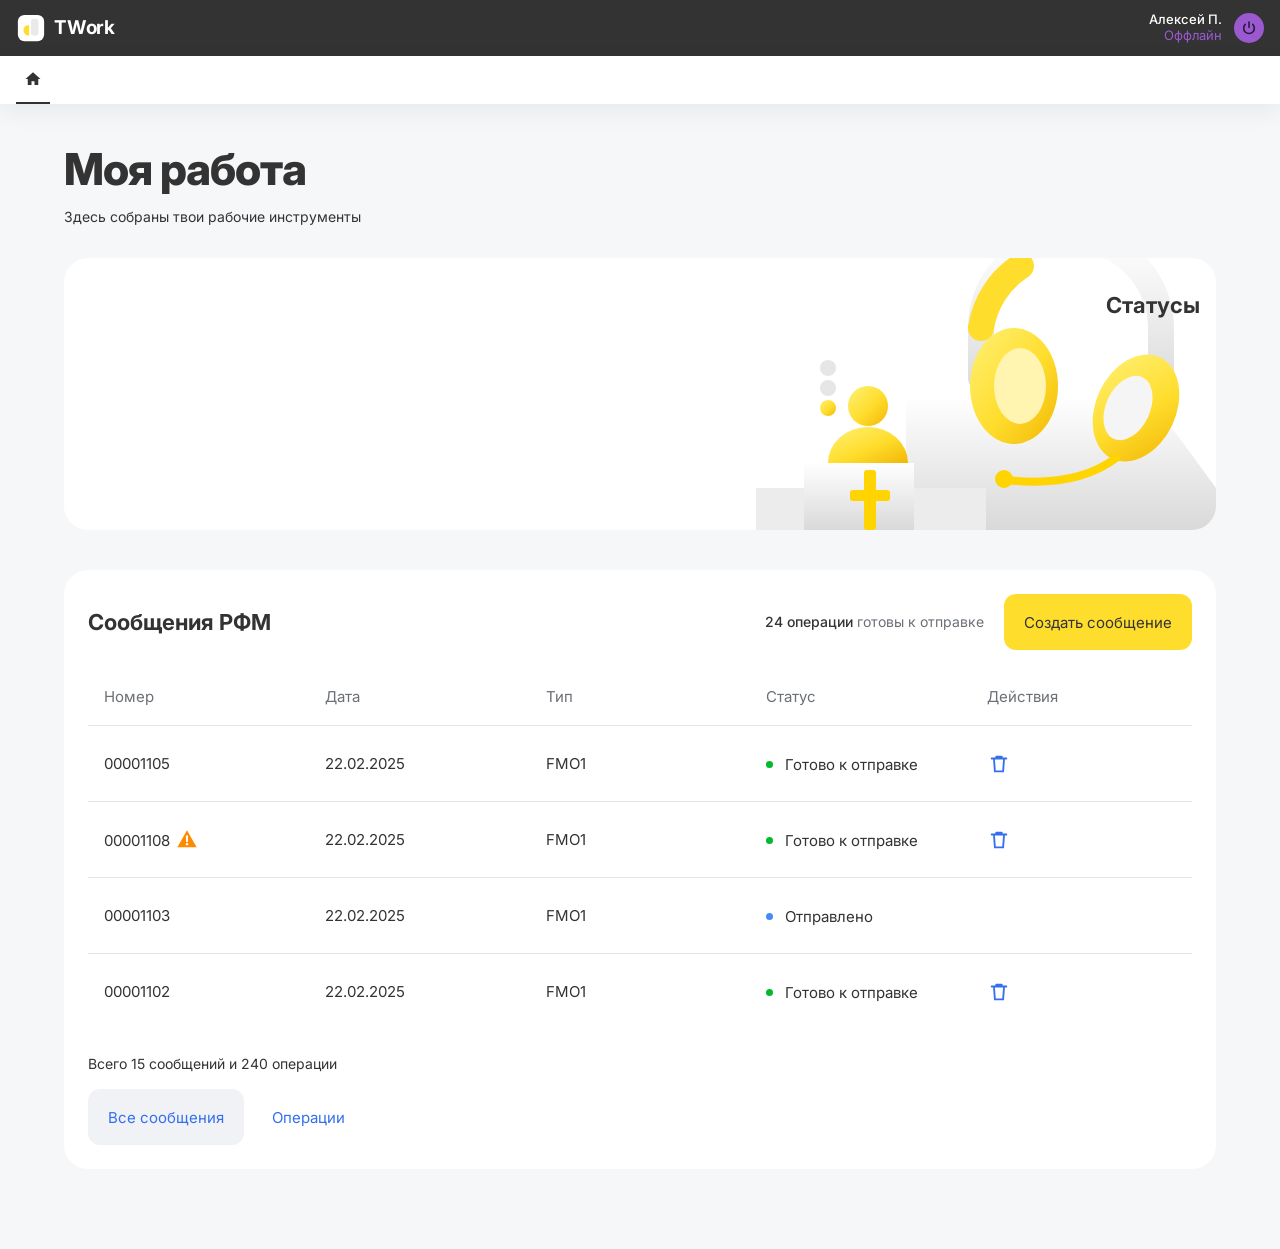
==== index.html @ 1cdc91c6 "Add «Моя работа» page layout Static HTML/CSS page from the mockup: top bar, sub-navigation, «Статусы" ====
<!doctype html>
<html lang="ru">
<head>
  <meta charset="utf-8">
  <meta name="viewport" content="width=device-width, initial-scale=1">
  <title>Моя работа — TWork</title>
  <link rel="preconnect" href="https://fonts.googleapis.com">
  <link rel="preconnect" href="https://fonts.gstatic.com" crossorigin>
  <link href="https://fonts.googleapis.com/css2?family=Inter:wght@400;500;600;700;800&display=swap" rel="stylesheet">
  <link rel="stylesheet" href="styles.css">
</head>
<body>
  <header class="topbar">
    <a class="brand" href="index.html" aria-label="TWork — на главную">
      <svg class="brand__logo" viewBox="0 0 32 32" aria-hidden="true">
        <rect x="2" y="2" width="28" height="28" rx="7" fill="#fff"/>
        <path d="M8 18c0-3 2-5 5-5h1v11c-3.5 0-6-2.5-6-6z" fill="#ffdd2d"/>
        <rect x="16" y="6" width="8" height="18" rx="3" fill="#e9e9e9"/>
      </svg>
      <span class="brand__name">TWork</span>
    </a>

    <div class="user">
      <div class="user__info">
        <div class="user__name">Алексей П.</div>
        <div class="user__status">Оффлайн</div>
      </div>
      <button class="user__power" type="button" aria-label="Сменить статус">
        <svg viewBox="0 0 24 24" aria-hidden="true">
          <path d="M12 3v8" />
          <path d="M6.4 6.6a8 8 0 1 0 11.2 0" />
        </svg>
      </button>
    </div>
  </header>

  <nav class="subnav" aria-label="Разделы">
    <a class="subnav__item is-active" href="index.html" aria-label="Главная" aria-current="page">
      <svg viewBox="0 0 24 24" aria-hidden="true"><path d="M12 3 2 12h3v8h5v-5h4v5h5v-8h3z"/></svg>
    </a>
  </nav>

  <main class="page">
    <h1 class="page__title">Моя работа</h1>
    <p class="page__subtitle">Здесь собраны твои рабочие инструменты</p>

    <section class="card banner" aria-labelledby="statuses-title">
      <h2 id="statuses-title" class="banner__title">Статусы</h2>
      <!-- SVG-заглушка. Чтобы поставить свою картинку, замените <svg> на <img src="assets/banner.png" alt=""> -->
      <div class="banner__art" aria-hidden="true">
        <svg viewBox="0 0 460 272" preserveAspectRatio="xMaxYMax meet">
          <defs>
            <linearGradient id="y" x1="0" y1="0" x2="1" y2="1">
              <stop offset="0" stop-color="#fff176"/>
              <stop offset=".55" stop-color="#ffdd2d"/>
              <stop offset="1" stop-color="#f2b705"/>
            </linearGradient>
            <linearGradient id="w" x1="0" y1="0" x2="0" y2="1">
              <stop offset="0" stop-color="#ffffff"/>
              <stop offset="1" stop-color="#d9d9d9"/>
            </linearGradient>
          </defs>
          <!-- подиумы -->
          <path d="M150 272V150q0-12 12-12h170q60 0 90 40l38 52v42z" fill="url(#w)"/>
          <rect x="0" y="230" width="230" height="42" fill="#ececec"/>
          <rect x="48" y="205" width="110" height="67" fill="url(#w)"/>
          <!-- колокольчик -->
          <path d="M72 205a40 36 0 0 1 80 0z" fill="url(#y)"/>
          <circle cx="112" cy="148" r="20" fill="url(#y)"/>
          <rect x="108" y="212" width="12" height="60" rx="3" fill="#ffd400"/>
          <rect x="94" y="232" width="40" height="11" rx="3" fill="#ffd400"/>
          <!-- шарики -->
          <circle cx="72" cy="110" r="8" fill="#e6e6e6"/>
          <circle cx="72" cy="130" r="8" fill="#e6e6e6"/>
          <circle cx="72" cy="150" r="8" fill="url(#y)"/>
          <!-- наушники -->
          <path d="M225 120V70a90 90 0 0 1 180 0v70" fill="none" stroke="url(#w)" stroke-width="26" stroke-linecap="round"/>
          <path d="M225 70a90 90 0 0 1 40-62" fill="none" stroke="#ffdd2d" stroke-width="26" stroke-linecap="round"/>
          <ellipse cx="258" cy="128" rx="44" ry="58" fill="url(#y)"/>
          <ellipse cx="264" cy="128" rx="26" ry="38" fill="#fff4b0"/>
          <ellipse cx="380" cy="150" rx="40" ry="56" transform="rotate(25 380 150)" fill="url(#y)"/>
          <ellipse cx="372" cy="150" rx="22" ry="34" transform="rotate(25 372 150)" fill="#f5f5f5"/>
          <path d="M360 200q-40 30-110 22" fill="none" stroke="#ffd400" stroke-width="8" stroke-linecap="round"/>
          <circle cx="248" cy="221" r="9" fill="#ffd400"/>
        </svg>
      </div>
    </section>

    <section class="card messages" aria-labelledby="messages-title">
      <div class="messages__head">
        <h2 id="messages-title" class="messages__title">Сообщения РФМ</h2>
        <div class="messages__actions">
          <span class="ready"><b id="ready-count">24 операции</b> готовы к отправке</span>
          <button class="btn btn--primary" type="button">Создать сообщение</button>
        </div>
      </div>

      <div class="table-wrap">
        <table class="table">
          <thead>
            <tr>
              <th>Номер</th>
              <th>Дата</th>
              <th>Тип</th>
              <th>Статус</th>
              <th>Действия</th>
            </tr>
          </thead>
          <tbody id="messages-body">
            <tr>
              <td>00001105</td>
              <td>22.02.2025</td>
              <td>FMO1</td>
              <td><span class="status status--ready">Готово к отправке</span></td>
              <td><button class="icon-btn" type="button" aria-label="Удалить сообщение 00001105"><svg viewBox="0 0 24 24" aria-hidden="true"><path d="M4 6h16M9 6V4h6v2M6.5 6l1 14h9l1-14"/></svg></button></td>
            </tr>
            <tr>
              <td>
                00001108
                <span class="warn" title="Требует внимания" aria-label="Требует внимания">
                  <svg viewBox="0 0 24 24" aria-hidden="true"><path d="M12 2.5 1.5 21h21z" fill="#ff8a00"/><path d="M12 9v5.5" stroke="#fff" stroke-width="2.2" stroke-linecap="round"/><circle cx="12" cy="17.6" r="1.3" fill="#fff"/></svg>
                </span>
              </td>
              <td>22.02.2025</td>
              <td>FMO1</td>
              <td><span class="status status--ready">Готово к отправке</span></td>
              <td><button class="icon-btn" type="button" aria-label="Удалить сообщение 00001108"><svg viewBox="0 0 24 24" aria-hidden="true"><path d="M4 6h16M9 6V4h6v2M6.5 6l1 14h9l1-14"/></svg></button></td>
            </tr>
            <tr>
              <td>00001103</td>
              <td>22.02.2025</td>
              <td>FMO1</td>
              <td><span class="status status--sent">Отправлено</span></td>
              <td></td>
            </tr>
            <tr>
              <td>00001102</td>
              <td>22.02.2025</td>
              <td>FMO1</td>
              <td><span class="status status--ready">Готово к отправке</span></td>
              <td><button class="icon-btn" type="button" aria-label="Удалить сообщение 00001102"><svg viewBox="0 0 24 24" aria-hidden="true"><path d="M4 6h16M9 6V4h6v2M6.5 6l1 14h9l1-14"/></svg></button></td>
            </tr>
          </tbody>
        </table>
      </div>

      <p class="messages__total" id="messages-total">Всего 15 сообщений и 240 операции</p>

      <div class="messages__links">
        <a class="btn btn--secondary" href="#">Все сообщения</a>
        <a class="btn btn--link" href="#">Операции</a>
      </div>
    </section>
  </main>

  <script src="app.js"></script>
</body>
</html>
---- styles.css ----
:root {
  --bg: #f6f7f8;
  --surface: #ffffff;
  --topbar: #333333;
  --text: #333333;
  --text-muted: #6b7076;
  --border: #e3e5e8;
  --accent: #ffdd2d;
  --accent-hover: #fcc521;
  --link: #336fee;
  --secondary-bg: #f0f2f5;
  --secondary-hover: #e4e7ec;
  --ok: #00b92d;
  --info: #428bf9;
  --offline: #9b59d0;
  --radius-card: 24px;
  --radius-btn: 12px;
}

* { box-sizing: border-box; }

html, body { margin: 0; }

body {
  background: var(--bg);
  color: var(--text);
  font: 15px/1.4 Inter, "Helvetica Neue", Arial, sans-serif;
  -webkit-font-smoothing: antialiased;
}

button { font: inherit; cursor: pointer; }
a { color: inherit; text-decoration: none; }

/* ---------- Верхняя панель ---------- */
.topbar {
  height: 56px;
  background: var(--topbar);
  color: #fff;
  display: flex;
  align-items: center;
  justify-content: space-between;
  padding: 0 16px;
}

.brand { display: flex; align-items: center; gap: 8px; }
.brand__logo { width: 30px; height: 30px; }
.brand__name { font-weight: 700; font-size: 19px; letter-spacing: -.2px; }

.user { display: flex; align-items: center; gap: 12px; }
.user__info { text-align: right; line-height: 1.2; }
.user__name { font-size: 13px; font-weight: 500; }
.user__status { font-size: 13px; color: var(--offline); }

.user__power {
  width: 30px; height: 30px;
  border-radius: 50%;
  border: 0;
  background: var(--offline);
  display: grid; place-items: center;
  padding: 0;
}
.user__power svg {
  width: 16px; height: 16px;
  fill: none; stroke: #2b1640; stroke-width: 2.4; stroke-linecap: round;
}

/* ---------- Подменю ---------- */
.subnav {
  height: 48px;
  background: var(--surface);
  box-shadow: 0 8px 24px rgba(0, 0, 0, .06);
  display: flex;
  align-items: stretch;
  padding: 0 16px;
  position: relative;
}
.subnav__item {
  display: flex; align-items: center;
  padding: 0 8px;
  border-bottom: 2px solid transparent;
}
.subnav__item svg { width: 18px; height: 18px; fill: var(--text); }
.subnav__item.is-active { border-bottom-color: var(--text); }

/* ---------- Контент ---------- */
.page {
  max-width: 1184px;
  margin: 0 auto;
  padding: 40px 16px 80px;
}

.page__title {
  margin: 0;
  font-size: 44px;
  line-height: 1.15;
  font-weight: 800;
  letter-spacing: -1px;
}
.page__subtitle { margin: 12px 0 0; font-size: 14px; }

.card {
  background: var(--surface);
  border-radius: var(--radius-card);
}

/* ---------- Баннер ---------- */
.banner {
  position: relative;
  margin-top: 32px;
  height: 272px;
  overflow: hidden;
}
.banner__title {
  position: absolute;
  top: 32px; right: 16px;
  margin: 0;
  font-size: 22px;
  font-weight: 700;
  z-index: 1;
}
.banner__art {
  position: absolute;
  right: 0; bottom: 0;
  width: 460px; height: 272px;
  max-width: 100%;
}
.banner__art svg { width: 100%; height: 100%; display: block; }

/* ---------- Сообщения ---------- */
.messages {
  margin-top: 40px;
  padding: 24px;
}

.messages__head {
  display: flex;
  align-items: center;
  justify-content: space-between;
  gap: 16px;
  flex-wrap: wrap;
}
.messages__title { margin: 0; font-size: 22px; font-weight: 700; }

.messages__actions { display: flex; align-items: center; gap: 20px; flex-wrap: wrap; }
.ready { font-size: 14px; color: var(--text-muted); }
.ready b { color: var(--text); font-weight: 500; }

.btn {
  display: inline-flex; align-items: center; justify-content: center;
  height: 56px;
  padding: 0 20px;
  border: 0;
  border-radius: var(--radius-btn);
  font-size: 15px;
  transition: background .15s;
}
.btn--primary { background: var(--accent); color: var(--text); }
.btn--primary:hover { background: var(--accent-hover); }
.btn--secondary { background: var(--secondary-bg); color: var(--link); }
.btn--secondary:hover { background: var(--secondary-hover); }
.btn--link { background: none; color: var(--link); }
.btn--link:hover { background: var(--secondary-bg); }

.table-wrap { margin-top: 28px; overflow-x: auto; }

.table {
  width: 100%;
  border-collapse: collapse;
  font-size: 15px;
  min-width: 640px;
}
.table th {
  text-align: left;
  font-weight: 400;
  color: var(--text-muted);
  padding: 8px 16px 18px;
  border-bottom: 1px solid var(--border);
  width: 20%;
}
.table td {
  white-space: nowrap;
  height: 76px;
  padding: 0 16px;
  border-bottom: 1px solid var(--border);
  vertical-align: middle;
}
.table tbody tr:last-child td { border-bottom: 0; }

.warn { display: inline-flex; vertical-align: -4px; margin-left: 2px; }
.warn svg { width: 22px; height: 22px; }

.status { display: inline-flex; align-items: center; gap: 12px; }
.status::before {
  content: "";
  width: 7px; height: 7px;
  border-radius: 50%;
  background: currentColor;
}
.status--ready::before { background: var(--ok); }
.status--sent::before { background: var(--info); }

.icon-btn {
  width: 44px; height: 44px;
  border: 0;
  border-radius: 8px;
  background: transparent;
  display: grid; place-items: center;
  padding: 0;
  margin-left: -10px;
  transition: background .15s;
}
.icon-btn:hover, .icon-btn:focus-visible { background: var(--secondary-bg); }
.icon-btn svg {
  width: 22px; height: 22px;
  fill: none; stroke: var(--link); stroke-width: 2; stroke-linejoin: round; stroke-linecap: round;
}

.messages__total { margin: 24px 0 16px; font-size: 14px; }

.messages__links { display: flex; gap: 8px; }

/* ---------- Адаптив ---------- */
@media (max-width: 720px) {
  .page { padding-top: 28px; }
  .page__title { font-size: 32px; }
  .banner { height: 200px; }
  .banner__art { width: 340px; height: 200px; }
  .banner__title { top: 20px; font-size: 18px; }
  .messages { padding: 20px 16px; }
  .messages__actions { width: 100%; justify-content: space-between; }
  .btn { height: 48px; }
}
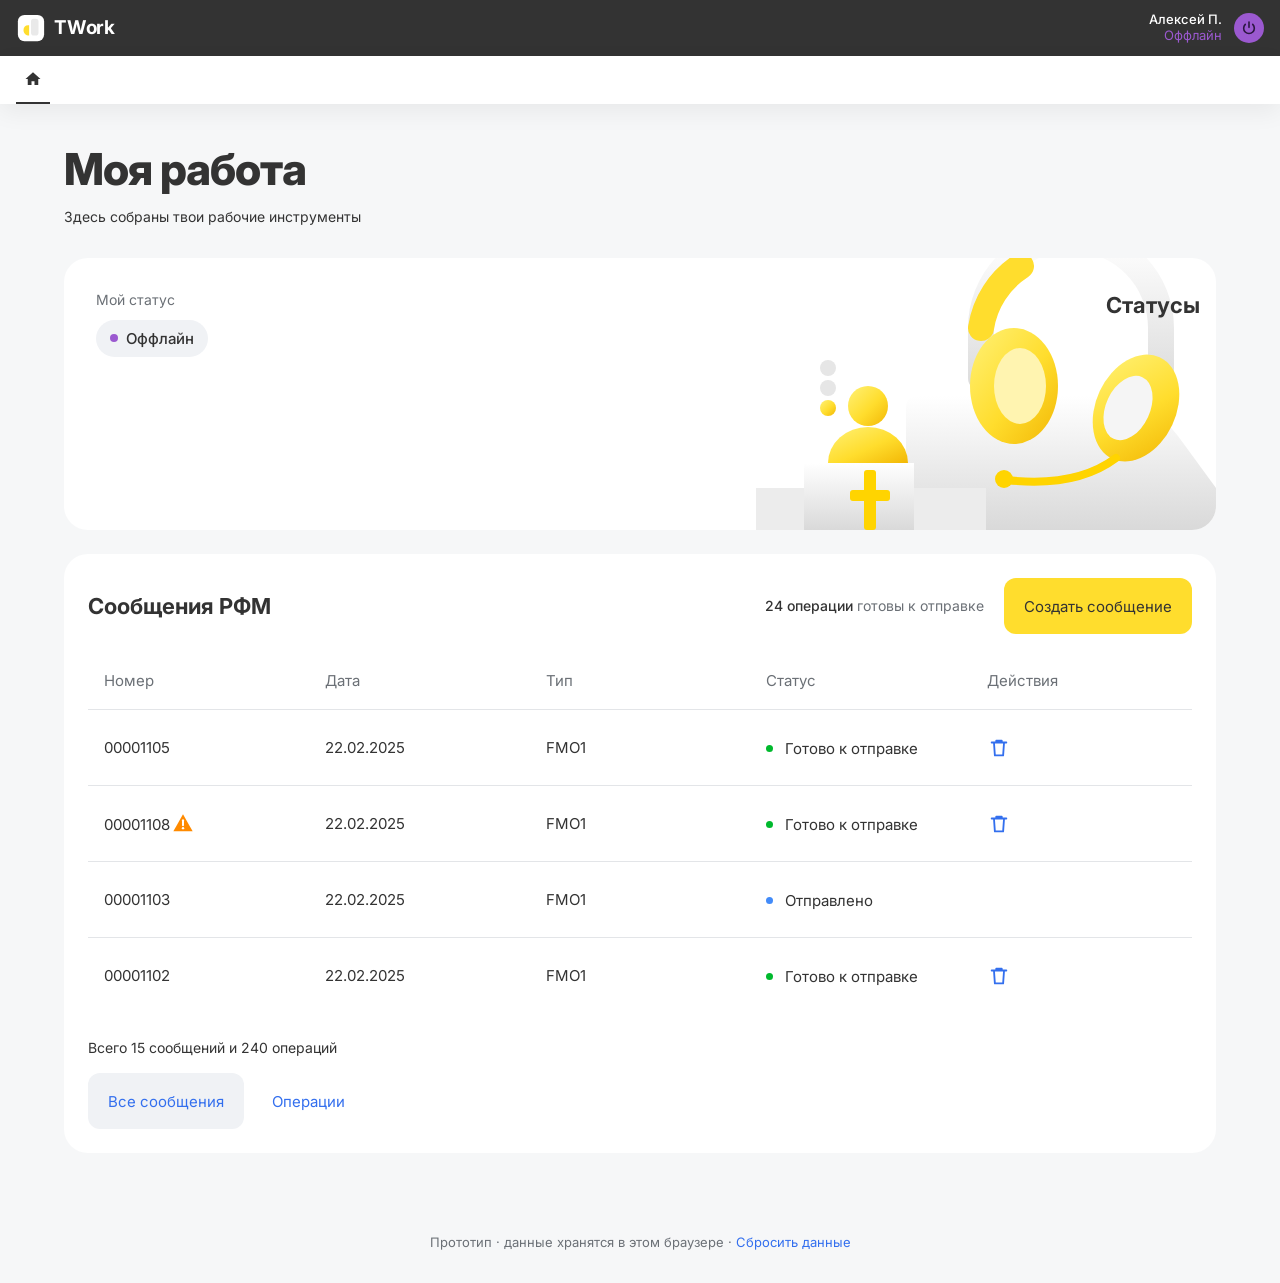
==== commit 6f04e932: "Turn page into clickable prototype Hash-routed screens: home, all messages (filters, search), messag" ====
--- a/index.html
+++ b/index.html
@@ -3,7 +3,7 @@
 <head>
   <meta charset="utf-8">
   <meta name="viewport" content="width=device-width, initial-scale=1">
-  <title>Моя работа — TWork</title>
+  <title>TWork — Фин-мониторинг (прототип)</title>
   <link rel="preconnect" href="https://fonts.googleapis.com">
   <link rel="preconnect" href="https://fonts.gstatic.com" crossorigin>
   <link href="https://fonts.googleapis.com/css2?family=Inter:wght@400;500;600;700;800&display=swap" rel="stylesheet">
@@ -11,7 +11,7 @@
 </head>
 <body>
   <header class="topbar">
-    <a class="brand" href="index.html" aria-label="TWork — на главную">
+    <a class="brand" href="#/" aria-label="TWork — на главную">
       <svg class="brand__logo" viewBox="0 0 32 32" aria-hidden="true">
         <rect x="2" y="2" width="28" height="28" rx="7" fill="#fff"/>
         <path d="M8 18c0-3 2-5 5-5h1v11c-3.5 0-6-2.5-6-6z" fill="#ffdd2d"/>
@@ -21,11 +21,11 @@
     </a>
 
     <div class="user">
-      <div class="user__info">
+      <a class="user__info" href="#/statuses" title="Сменить статус">
         <div class="user__name">Алексей П.</div>
-        <div class="user__status">Оффлайн</div>
-      </div>
-      <button class="user__power" type="button" aria-label="Сменить статус">
+        <div class="user__status" id="user-status">Оффлайн</div>
+      </a>
+      <button class="user__power" id="user-power" type="button" data-action="toggle-power" aria-label="Выйти на линию">
         <svg viewBox="0 0 24 24" aria-hidden="true">
           <path d="M12 3v8" />
           <path d="M6.4 6.6a8 8 0 1 0 11.2 0" />
@@ -34,124 +34,21 @@
     </div>
   </header>
 
-  <nav class="subnav" aria-label="Разделы">
-    <a class="subnav__item is-active" href="index.html" aria-label="Главная" aria-current="page">
+  <nav class="subnav" aria-label="Навигация">
+    <a class="subnav__item" id="nav-home" href="#/" aria-label="Главная">
       <svg viewBox="0 0 24 24" aria-hidden="true"><path d="M12 3 2 12h3v8h5v-5h4v5h5v-8h3z"/></svg>
     </a>
+    <ol class="crumbs" id="crumbs"></ol>
   </nav>
 
-  <main class="page">
-    <h1 class="page__title">Моя работа</h1>
-    <p class="page__subtitle">Здесь собраны твои рабочие инструменты</p>
+  <main class="page" id="app"></main>
 
-    <section class="card banner" aria-labelledby="statuses-title">
-      <h2 id="statuses-title" class="banner__title">Статусы</h2>
-      <!-- SVG-заглушка. Чтобы поставить свою картинку, замените <svg> на <img src="assets/banner.png" alt=""> -->
-      <div class="banner__art" aria-hidden="true">
-        <svg viewBox="0 0 460 272" preserveAspectRatio="xMaxYMax meet">
-          <defs>
-            <linearGradient id="y" x1="0" y1="0" x2="1" y2="1">
-              <stop offset="0" stop-color="#fff176"/>
-              <stop offset=".55" stop-color="#ffdd2d"/>
-              <stop offset="1" stop-color="#f2b705"/>
-            </linearGradient>
-            <linearGradient id="w" x1="0" y1="0" x2="0" y2="1">
-              <stop offset="0" stop-color="#ffffff"/>
-              <stop offset="1" stop-color="#d9d9d9"/>
-            </linearGradient>
-          </defs>
-          <!-- подиумы -->
-          <path d="M150 272V150q0-12 12-12h170q60 0 90 40l38 52v42z" fill="url(#w)"/>
-          <rect x="0" y="230" width="230" height="42" fill="#ececec"/>
-          <rect x="48" y="205" width="110" height="67" fill="url(#w)"/>
-          <!-- колокольчик -->
-          <path d="M72 205a40 36 0 0 1 80 0z" fill="url(#y)"/>
-          <circle cx="112" cy="148" r="20" fill="url(#y)"/>
-          <rect x="108" y="212" width="12" height="60" rx="3" fill="#ffd400"/>
-          <rect x="94" y="232" width="40" height="11" rx="3" fill="#ffd400"/>
-          <!-- шарики -->
-          <circle cx="72" cy="110" r="8" fill="#e6e6e6"/>
-          <circle cx="72" cy="130" r="8" fill="#e6e6e6"/>
-          <circle cx="72" cy="150" r="8" fill="url(#y)"/>
-          <!-- наушники -->
-          <path d="M225 120V70a90 90 0 0 1 180 0v70" fill="none" stroke="url(#w)" stroke-width="26" stroke-linecap="round"/>
-          <path d="M225 70a90 90 0 0 1 40-62" fill="none" stroke="#ffdd2d" stroke-width="26" stroke-linecap="round"/>
-          <ellipse cx="258" cy="128" rx="44" ry="58" fill="url(#y)"/>
-          <ellipse cx="264" cy="128" rx="26" ry="38" fill="#fff4b0"/>
-          <ellipse cx="380" cy="150" rx="40" ry="56" transform="rotate(25 380 150)" fill="url(#y)"/>
-          <ellipse cx="372" cy="150" rx="22" ry="34" transform="rotate(25 372 150)" fill="#f5f5f5"/>
-          <path d="M360 200q-40 30-110 22" fill="none" stroke="#ffd400" stroke-width="8" stroke-linecap="round"/>
-          <circle cx="248" cy="221" r="9" fill="#ffd400"/>
-        </svg>
-      </div>
-    </section>
+  <footer class="proto-footer">
+    Прототип · данные хранятся в этом браузере ·
+    <button type="button" class="linklike" data-action="reset">Сбросить данные</button>
+  </footer>
 
-    <section class="card messages" aria-labelledby="messages-title">
-      <div class="messages__head">
-        <h2 id="messages-title" class="messages__title">Сообщения РФМ</h2>
-        <div class="messages__actions">
-          <span class="ready"><b id="ready-count">24 операции</b> готовы к отправке</span>
-          <button class="btn btn--primary" type="button">Создать сообщение</button>
-        </div>
-      </div>
-
-      <div class="table-wrap">
-        <table class="table">
-          <thead>
-            <tr>
-              <th>Номер</th>
-              <th>Дата</th>
-              <th>Тип</th>
-              <th>Статус</th>
-              <th>Действия</th>
-            </tr>
-          </thead>
-          <tbody id="messages-body">
-            <tr>
-              <td>00001105</td>
-              <td>22.02.2025</td>
-              <td>FMO1</td>
-              <td><span class="status status--ready">Готово к отправке</span></td>
-              <td><button class="icon-btn" type="button" aria-label="Удалить сообщение 00001105"><svg viewBox="0 0 24 24" aria-hidden="true"><path d="M4 6h16M9 6V4h6v2M6.5 6l1 14h9l1-14"/></svg></button></td>
-            </tr>
-            <tr>
-              <td>
-                00001108
-                <span class="warn" title="Требует внимания" aria-label="Требует внимания">
-                  <svg viewBox="0 0 24 24" aria-hidden="true"><path d="M12 2.5 1.5 21h21z" fill="#ff8a00"/><path d="M12 9v5.5" stroke="#fff" stroke-width="2.2" stroke-linecap="round"/><circle cx="12" cy="17.6" r="1.3" fill="#fff"/></svg>
-                </span>
-              </td>
-              <td>22.02.2025</td>
-              <td>FMO1</td>
-              <td><span class="status status--ready">Готово к отправке</span></td>
-              <td><button class="icon-btn" type="button" aria-label="Удалить сообщение 00001108"><svg viewBox="0 0 24 24" aria-hidden="true"><path d="M4 6h16M9 6V4h6v2M6.5 6l1 14h9l1-14"/></svg></button></td>
-            </tr>
-            <tr>
-              <td>00001103</td>
-              <td>22.02.2025</td>
-              <td>FMO1</td>
-              <td><span class="status status--sent">Отправлено</span></td>
-              <td></td>
-            </tr>
-            <tr>
-              <td>00001102</td>
-              <td>22.02.2025</td>
-              <td>FMO1</td>
-              <td><span class="status status--ready">Готово к отправке</span></td>
-              <td><button class="icon-btn" type="button" aria-label="Удалить сообщение 00001102"><svg viewBox="0 0 24 24" aria-hidden="true"><path d="M4 6h16M9 6V4h6v2M6.5 6l1 14h9l1-14"/></svg></button></td>
-            </tr>
-          </tbody>
-        </table>
-      </div>
-
-      <p class="messages__total" id="messages-total">Всего 15 сообщений и 240 операции</p>
-
-      <div class="messages__links">
-        <a class="btn btn--secondary" href="#">Все сообщения</a>
-        <a class="btn btn--link" href="#">Операции</a>
-      </div>
-    </section>
-  </main>
+  <div class="toasts" id="toasts" aria-live="polite"></div>
 
   <script src="app.js"></script>
 </body>
--- a/styles.css
+++ b/styles.css
@@ -105,8 +105,10 @@
 
 /* ---------- Баннер ---------- */
 .banner {
+  display: block;
   position: relative;
   margin-top: 32px;
+  transition: box-shadow .2s;
   height: 272px;
   overflow: hidden;
 }
@@ -218,6 +220,214 @@
 .messages__total { margin: 24px 0 16px; font-size: 14px; }
 
 .messages__links { display: flex; gap: 8px; }
+
+/* ---------- Прототип: общие элементы ---------- */
+.banner:hover { box-shadow: 0 12px 32px rgba(0,0,0,.08); }
+.banner__text {
+  position: absolute; left: 32px; top: 32px;
+  display: flex; flex-direction: column; gap: 10px; align-items: flex-start;
+  z-index: 1;
+}
+.banner__label { font-size: 14px; color: var(--text-muted); }
+.status-chip {
+  display: inline-flex; align-items: center; gap: 8px;
+  padding: 8px 14px; border-radius: 20px;
+  background: var(--secondary-bg); font-weight: 500;
+}
+.status-chip::before { content: ""; width: 8px; height: 8px; border-radius: 50%; background: var(--c); }
+
+.user__info { color: #fff; }
+.user__info:hover .user__name { text-decoration: underline; }
+.user__status { transition: color .2s; }
+.user__power { transition: background .2s; }
+
+.crumbs {
+  display: flex; align-items: center; gap: 8px;
+  margin: 0; padding: 0 0 0 8px; list-style: none;
+  font-size: 14px; color: var(--text-muted);
+  overflow: hidden; white-space: nowrap;
+}
+.crumbs li { display: flex; align-items: center; gap: 8px; }
+.crumbs li::before { content: "/"; color: #c4c7cc; }
+.crumbs a:hover { color: var(--text); }
+.crumbs span { color: var(--text); }
+
+.page__title--sm { font-size: 34px; }
+.page-head {
+  display: flex; align-items: flex-start; justify-content: space-between;
+  gap: 16px; flex-wrap: wrap; margin-bottom: 32px;
+}
+.page-head__status { margin-top: 12px; }
+.page-head__actions { display: flex; gap: 12px; flex-wrap: wrap; }
+.page > .card + .card { margin-top: 24px; }
+.page__subtitle + .card { margin-top: 32px; }
+.page__title--sm + .card { margin-top: 32px; }
+
+.back {
+  display: inline-flex; align-items: center; gap: 4px;
+  color: var(--link); font-size: 14px; margin-bottom: 16px;
+}
+.back svg { width: 18px; height: 18px; fill: none; stroke: currentColor; stroke-width: 2; stroke-linecap: round; stroke-linejoin: round; }
+
+.link, .row-link { color: inherit; }
+.link { color: var(--link); }
+.link:hover { text-decoration: underline; }
+.muted { color: var(--text-muted); }
+
+.linklike {
+  border: 0; background: none; padding: 0;
+  color: var(--link); cursor: pointer;
+}
+.linklike:hover { text-decoration: underline; }
+.linklike--warn { color: #e07800; }
+
+.btn { cursor: pointer; white-space: nowrap; }
+.btn:disabled { opacity: .45; cursor: not-allowed; }
+.btn--sm { height: 40px; padding: 0 16px; font-size: 14px; }
+.btn--danger { color: #e53935; }
+.btn--danger-solid { background: #f44336; color: #fff; }
+.btn--danger-solid:hover { background: #e53935; }
+.btn:focus-visible, .chip:focus-visible, .tab:focus-visible, .icon-btn:focus-visible, a:focus-visible {
+  outline: 2px solid var(--link); outline-offset: 2px;
+}
+
+.ready:is(a):hover b { text-decoration: underline; }
+
+.table--click tbody tr { cursor: pointer; transition: background .12s; }
+.table--click tbody tr:hover { background: #fafbfc; }
+.table .num { text-align: right; }
+.table .col-check { width: 48px; padding-right: 0; }
+.table tbody tr.is-selected { background: #fffbe0; }
+.table th { width: auto; }
+.table--click th { width: 20%; }
+
+.check { width: 18px; height: 18px; accent-color: #333; cursor: pointer; }
+
+.toolbar {
+  display: flex; align-items: center; justify-content: space-between;
+  gap: 16px; flex-wrap: wrap;
+}
+.chips, .tabs { display: flex; gap: 8px; flex-wrap: wrap; }
+.chip, .tab {
+  height: 40px; padding: 0 14px;
+  border: 0; border-radius: 20px;
+  background: var(--secondary-bg); color: var(--text);
+  display: inline-flex; align-items: center; gap: 8px;
+  font-size: 14px;
+}
+.chip:hover, .tab:hover { background: var(--secondary-hover); }
+.chip.is-active, .tab.is-active { background: var(--text); color: #fff; }
+.chip__count { opacity: .6; }
+
+.search {
+  display: flex; align-items: center; gap: 8px;
+  height: 40px; padding: 0 12px;
+  border-radius: 12px; background: var(--secondary-bg);
+  min-width: 240px;
+}
+.search svg { width: 18px; height: 18px; fill: none; stroke: var(--text-muted); stroke-width: 2; stroke-linecap: round; flex: none; }
+.search input { border: 0; background: none; font: inherit; font-size: 14px; outline: none; width: 100%; color: var(--text); }
+
+.empty { padding: 48px 16px; text-align: center; color: var(--text-muted); }
+.more { display: flex; justify-content: center; margin-top: 20px; }
+
+.callout {
+  display: flex; align-items: center; gap: 16px;
+  padding: 16px 20px; margin-bottom: 24px;
+  background: #fff4e5; border-radius: 16px;
+}
+.callout__icon svg { width: 28px; height: 28px; display: block; }
+.callout__body { flex: 1; }
+.callout__body p { margin: 4px 0 0; font-size: 14px; }
+
+.details { padding: 24px; }
+.facts {
+  display: grid; grid-template-columns: repeat(auto-fit, minmax(180px, 1fr));
+  gap: 20px; margin: 0;
+}
+.facts dt { font-size: 13px; color: var(--text-muted); margin-bottom: 6px; }
+.facts dd { margin: 0; font-size: 17px; font-weight: 600; }
+.facts small { display: block; font-size: 13px; font-weight: 400; color: var(--text-muted); margin-top: 2px; }
+
+.options { display: grid; grid-template-columns: repeat(auto-fit, minmax(240px, 1fr)); gap: 12px; margin-top: 16px; }
+.options--list { grid-template-columns: 1fr; margin-top: 0; }
+.option {
+  display: grid; grid-template-columns: auto auto 1fr; align-items: center; column-gap: 12px; row-gap: 2px;
+  padding: 16px 18px; border-radius: 16px;
+  border: 2px solid var(--border); cursor: pointer;
+  transition: border-color .15s, background .15s;
+}
+.option:hover { border-color: #c9ccd1; }
+.option.is-active { border-color: var(--text); background: #fafafa; }
+.option input { accent-color: #333; width: 18px; height: 18px; margin: 0; }
+.option > span:last-child { grid-column: 2 / -1; color: var(--text-muted); font-size: 14px; }
+.options:not(.options--list) .option > span:last-child { grid-column: 2 / -1; }
+.option .dot { width: 10px; height: 10px; border-radius: 50%; }
+.options--list .option { grid-template-columns: auto auto 1fr; }
+.options--list .option > span:last-child { grid-column: 3; }
+
+.form-actions {
+  position: sticky; bottom: 16px;
+  display: flex; justify-content: flex-end; gap: 12px;
+  margin-top: 24px; padding: 12px;
+  background: rgba(255,255,255,.92); backdrop-filter: blur(8px);
+  border-radius: 20px; box-shadow: 0 8px 32px rgba(0,0,0,.1);
+}
+
+.selbar {
+  position: fixed; left: 50%; bottom: 24px; transform: translateX(-50%);
+  display: flex; align-items: center; gap: 24px;
+  padding: 10px 10px 10px 24px;
+  background: var(--topbar); color: #fff;
+  border-radius: 20px; box-shadow: 0 12px 40px rgba(0,0,0,.25);
+  width: max-content; max-width: calc(100% - 32px);
+  font-size: 14px; z-index: 20;
+}
+.selbar__actions { display: flex; gap: 8px; }
+.selbar .btn--link { color: #fff; }
+.selbar .btn--link:hover { background: rgba(255,255,255,.1); }
+
+.field { display: flex; flex-direction: column; gap: 6px; margin-top: 16px; }
+.field span { font-size: 13px; color: var(--text-muted); }
+.field input {
+  height: 48px; padding: 0 14px; font: inherit;
+  border: 2px solid var(--border); border-radius: 12px; outline: none;
+}
+.field input:focus { border-color: var(--text); }
+.field__error { color: #e53935; font-size: 13px; min-height: 16px; }
+
+.modal { position: fixed; inset: 0; z-index: 50; display: grid; place-items: center; padding: 16px; }
+.modal__backdrop { position: absolute; inset: 0; background: rgba(0,0,0,.45); animation: fade .15s; }
+.modal__dialog {
+  position: relative; width: 100%; max-width: 440px;
+  background: #fff; border-radius: 24px; padding: 28px;
+  box-shadow: 0 24px 64px rgba(0,0,0,.25); animation: pop .18s;
+}
+.modal__title { margin: 0; font-size: 22px; }
+.modal__body p { margin: 12px 0 0; color: var(--text-muted); }
+.modal__actions { display: flex; justify-content: flex-end; gap: 12px; margin-top: 24px; }
+.modal__actions .btn { height: 48px; }
+body.no-scroll { overflow: hidden; }
+
+.toasts {
+  position: fixed; top: 72px; right: 16px; z-index: 60;
+  display: flex; flex-direction: column; gap: 8px; align-items: flex-end;
+}
+.toast {
+  display: flex; align-items: center; gap: 16px;
+  padding: 14px 18px; border-radius: 14px;
+  background: var(--topbar); color: #fff; font-size: 14px;
+  box-shadow: 0 12px 32px rgba(0,0,0,.2); animation: pop .18s;
+}
+.toast button { border: 0; background: none; color: var(--accent); font-weight: 600; padding: 0; }
+
+.proto-footer {
+  text-align: center; font-size: 13px; color: var(--text-muted);
+  padding: 0 16px 32px;
+}
+
+@keyframes fade { from { opacity: 0; } }
+@keyframes pop { from { opacity: 0; transform: translateY(6px) scale(.98); } }
 
 /* ---------- Адаптив ---------- */
 @media (max-width: 720px) {
@@ -229,4 +439,12 @@
   .messages { padding: 20px 16px; }
   .messages__actions { width: 100%; justify-content: space-between; }
   .btn { height: 48px; }
-}
+  .banner__text { left: 20px; top: 20px; }
+  .banner__title { display: none; }
+  .page__title--sm { font-size: 28px; }
+  .search { min-width: 0; width: 100%; }
+  .callout { flex-wrap: wrap; }
+  .selbar { flex-direction: column; align-items: stretch; gap: 8px; padding: 14px; bottom: 16px; }
+  .selbar__actions { justify-content: flex-end; }
+  .modal__actions .btn { flex: 1; }
+}
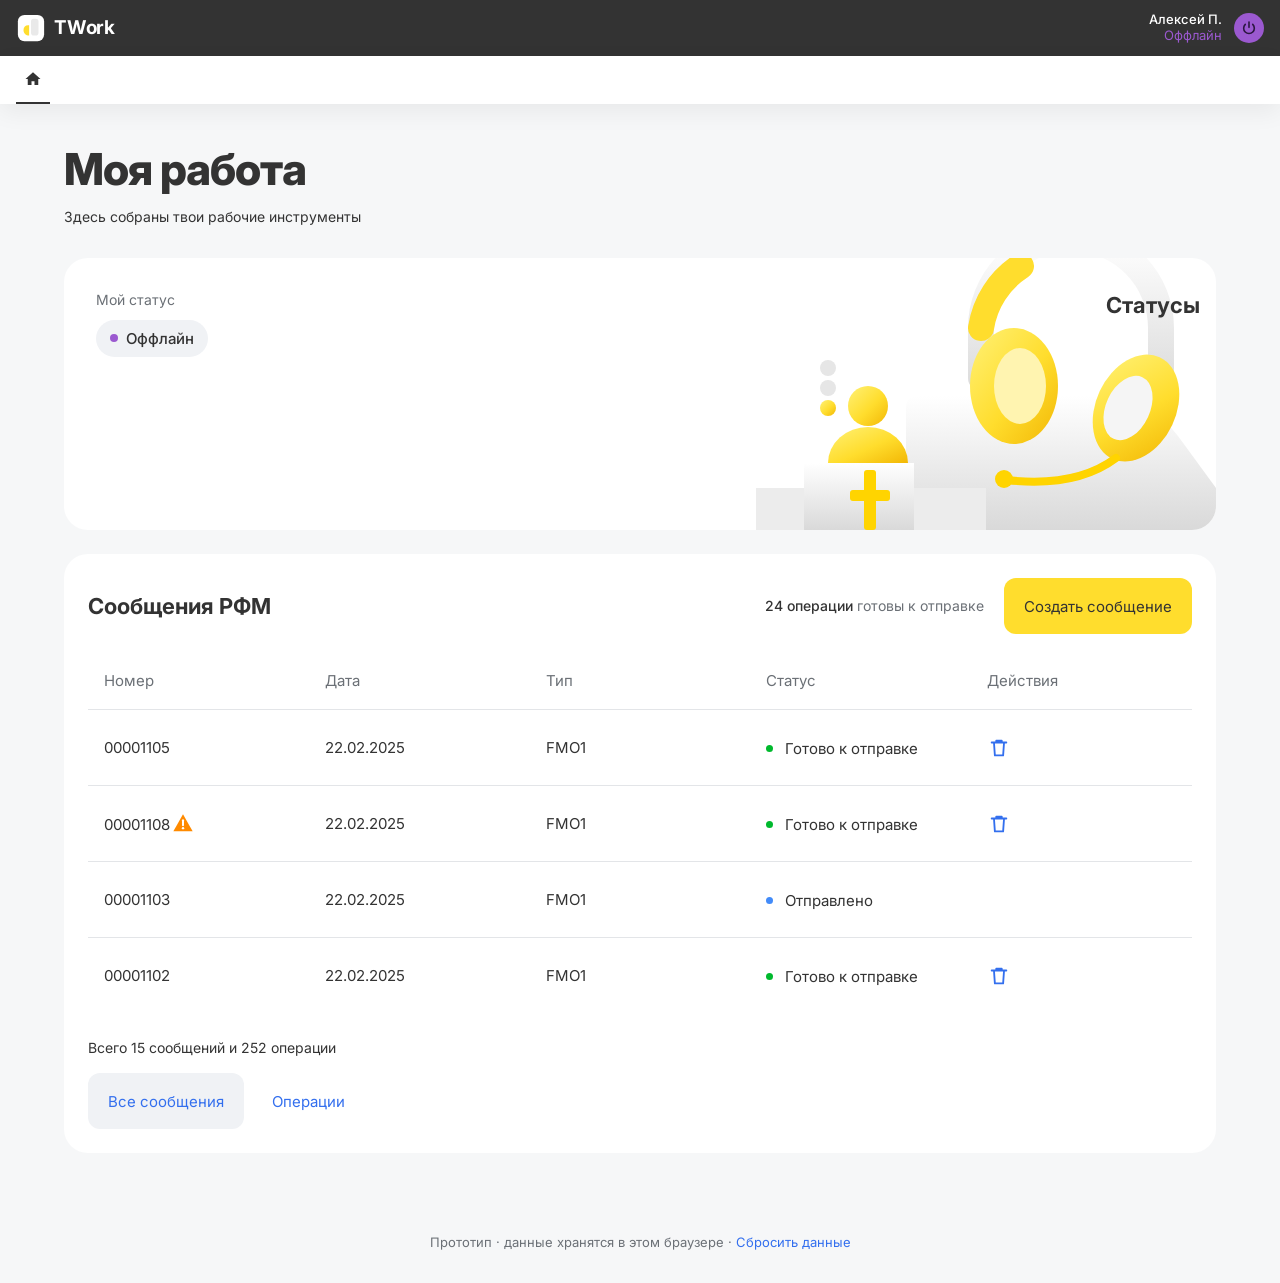
==== commit 332d3606: "Open operations in a right-side drawer Clicking an OSH operation in the operations list or a message" ====
--- a/index.html
+++ b/index.html
@@ -48,6 +48,8 @@
     <button type="button" class="linklike" data-action="reset">Сбросить данные</button>
   </footer>
 
+  <aside class="drawer" id="drawer" hidden></aside>
+
   <div class="toasts" id="toasts" aria-live="polite"></div>
 
   <script src="app.js"></script>
--- a/styles.css
+++ b/styles.css
@@ -13,6 +13,7 @@
   --ok: #00b92d;
   --info: #428bf9;
   --offline: #9b59d0;
+  --danger: #f52222;
   --radius-card: 24px;
   --radius-btn: 12px;
 }
@@ -428,6 +429,419 @@
 
 @keyframes fade { from { opacity: 0; } }
 @keyframes pop { from { opacity: 0; transform: translateY(6px) scale(.98); } }
+
+/* ---------- Выбор операций (макет «Сообщение 0000xxxx») ---------- */
+.navtabs { display: flex; align-items: stretch; margin: 0; padding: 0 0 0 16px; list-style: none; }
+.navtab {
+  display: flex; align-items: center; gap: 8px;
+  padding: 0 4px; font-size: 14px;
+  border-bottom: 2px solid transparent;
+}
+.navtab.is-active { border-bottom-color: var(--text); }
+.navtab__close { display: grid; place-items: center; width: 22px; height: 22px; border-radius: 6px; }
+.navtab__close:hover { background: var(--secondary-bg); }
+.navtab__close svg { width: 16px; height: 16px; fill: none; stroke: var(--text); stroke-width: 2.4; stroke-linecap: round; }
+
+.picker { padding: 28px; }
+.picker__title { margin: 0; font-size: 26px; font-weight: 700; }
+.picker__subtitle { margin: 28px 0 0; font-size: 20px; font-weight: 600; }
+
+.filters {
+  display: grid; grid-template-columns: 1fr minmax(200px, 400px);
+  gap: 2px; margin-top: 24px;
+}
+.filters input, .filters select {
+  width: 100%; height: 64px; padding: 0 18px;
+  border: 0; outline: none; font: inherit; font-size: 15px; color: var(--text);
+  background: var(--secondary-bg);
+}
+.filters input { border-radius: 12px 0 0 12px; }
+.filters input::placeholder { color: var(--text-muted); }
+.filters select {
+  border-radius: 0 12px 12px 0; appearance: none; cursor: pointer;
+  background: var(--secondary-bg) url("data:image/svg+xml,%3Csvg xmlns='http://www.w3.org/2000/svg' viewBox='0 0 24 24'%3E%3Cpath d='M6 9l6 6 6-6' fill='none' stroke='%23666' stroke-width='2' stroke-linecap='round'/%3E%3C/svg%3E") right 18px center / 20px no-repeat;
+}
+.filters input:focus, .filters select:focus { box-shadow: inset 0 0 0 2px #c9ccd1; }
+
+.table--ops th { font-size: 13px; line-height: 1.5; padding: 16px 12px; vertical-align: middle; }
+.table--ops td { height: auto; padding: 18px 12px; vertical-align: top; white-space: normal; }
+.table--ops td:first-child, .table--ops th:first-child { padding-left: 16px; }
+.table--ops tbody tr:last-child td { border-bottom: 0; }
+.table--ops .sub { font-size: 13px; color: var(--text-muted); margin-top: 4px; }
+.table--ops td.col-check { padding-top: 20px; }
+body.has-tablebar .table--ops tbody tr { cursor: pointer; }
+.table--ops tbody tr.is-selected { background: transparent; }
+
+.badge {
+  display: inline-block; margin-top: 6px;
+  padding: 1px 8px; border-radius: 6px;
+  background: #e8eef9; color: #2c3e66; font-size: 12px;
+}
+.text-warn { color: #e07800; }
+
+/* Жёлтый чекбокс как в макете */
+.check {
+  appearance: none; -webkit-appearance: none;
+  width: 20px; height: 20px; margin: 0;
+  border: 2px solid #c4c7cc; border-radius: 5px;
+  background: #fff; cursor: pointer; display: block;
+  transition: background .12s, border-color .12s;
+}
+.check:hover { border-color: #9aa0a6; }
+.check:checked, .check:indeterminate { background: var(--accent) center / 14px no-repeat; border-color: var(--accent); }
+.check:checked { background-image: url("data:image/svg+xml,%3Csvg xmlns='http://www.w3.org/2000/svg' viewBox='0 0 24 24'%3E%3Cpath d='M5 12.5l4.5 4.5L19 7.5' fill='none' stroke='%23333' stroke-width='3' stroke-linecap='round' stroke-linejoin='round'/%3E%3C/svg%3E"); }
+.check:indeterminate { background-image: url("data:image/svg+xml,%3Csvg xmlns='http://www.w3.org/2000/svg' viewBox='0 0 24 24'%3E%3Cpath d='M6 12h12' stroke='%23333' stroke-width='3' stroke-linecap='round'/%3E%3C/svg%3E"); }
+.check:focus-visible { outline: 2px solid var(--link); outline-offset: 2px; }
+
+.tablebar {
+  position: fixed; left: 0; right: 0; bottom: 0; z-index: 20;
+  display: flex; align-items: center; justify-content: space-between; gap: 16px;
+  padding: 16px max(16px, calc((100% - 1152px) / 2 + 16px));
+  background: #5c636b; color: #fff; font-size: 15px;
+}
+.tablebar .btn { height: 64px; padding: 0 24px; }
+body.has-tablebar { padding-bottom: 96px; }
+body.has-tablebar .proto-footer { display: none; }
+
+.facts--modal { grid-template-columns: 1fr 1fr; margin-top: 16px; }
+.facts--modal dd { font-size: 15px; }
+
+/* ---------- Список операций: фильтры (макет «Операции») ---------- */
+.filters--ops { grid-template-columns: repeat(3, minmax(0, 1fr)); }
+.filters > * { min-width: 0; }
+.filters--ops .filters__row { grid-column: 1 / -1; }
+.filters--ops .filters__row input { border-radius: 12px 12px 0 0; height: 76px; }
+.fsel {
+  position: relative; height: 76px;
+  display: flex; flex-direction: column; justify-content: center;
+  padding: 0 84px 0 22px;
+  background: var(--secondary-bg);
+}
+.filters--ops > .fsel:nth-of-type(1) { border-radius: 0 0 0 12px; }
+.filters--ops > .fsel:last-child { border-radius: 0 0 12px 0; }
+.fsel__label { font-size: 17px; color: var(--text-muted); transition: font-size .12s; }
+.fsel__value { font-size: 17px; white-space: nowrap; overflow: hidden; text-overflow: ellipsis; }
+.fsel:not(.has-value) .fsel__value { display: none; }
+.fsel.has-value .fsel__label { font-size: 14px; margin-bottom: 2px; }
+.fsel select {
+  position: absolute; inset: 0; width: 100%; height: 100%;
+  opacity: 0; cursor: pointer; border: 0; font-size: 16px;
+}
+.fsel:focus-within { box-shadow: inset 0 0 0 2px #c9ccd1; }
+.fsel__chevron, .fsel__icon {
+  position: absolute; right: 22px; top: 50%; transform: translateY(-50%);
+  width: 22px; height: 22px; pointer-events: none;
+  fill: none; stroke: #666; stroke-width: 2; stroke-linecap: round; stroke-linejoin: round;
+}
+.fsel__icon svg { width: 26px; height: 26px; fill: none; stroke: #8a8f96; stroke-width: 1.6; stroke-linecap: round; }
+.fsel__icon { width: 26px; height: 26px; }
+.fsel__clear {
+  position: absolute; right: 54px; top: 50%; transform: translateY(-50%); z-index: 2;
+  width: 26px; height: 26px; border: 0; border-radius: 6px; background: none; padding: 0;
+  display: grid; place-items: center;
+}
+.fsel__clear:hover { background: var(--secondary-hover); }
+.fsel__clear svg { width: 18px; height: 18px; fill: none; stroke: #666; stroke-width: 2.2; stroke-linecap: round; }
+.fsel--period .fsel__clear { right: 60px; }
+.fsel__trigger {
+  position: absolute; inset: 0; z-index: 1;
+  display: flex; flex-direction: column; justify-content: center; align-items: flex-start;
+  padding: 0 84px 0 22px; border: 0; background: none; text-align: left; color: var(--text);
+}
+.fsel__trigger:focus-visible { outline: 2px solid var(--link); outline-offset: -2px; border-radius: inherit; }
+
+.popover {
+  position: absolute; top: calc(100% + 8px); right: 0; z-index: 30;
+  width: 360px; max-width: calc(100vw - 32px);
+  padding: 20px; background: #fff; border-radius: 16px;
+  box-shadow: 0 16px 48px rgba(0,0,0,.18); animation: pop .15s;
+}
+.popover__fields { display: grid; grid-template-columns: 1fr 1fr; gap: 12px; }
+.popover__fields .field { margin-top: 0; }
+.popover__fields input { padding: 0 10px; }
+.popover__presets { display: flex; gap: 8px; margin-top: 16px; flex-wrap: wrap; }
+.popover__presets .chip { height: 32px; font-size: 13px; }
+.popover__actions { display: flex; justify-content: flex-end; gap: 8px; margin-top: 20px; }
+
+.empty__btn { margin-top: 16px; }
+.table--ops .col-client { max-width: 340px; }
+.ellipsis { overflow: hidden; text-overflow: ellipsis; white-space: nowrap; }
+
+/* ---------- ОСХ: проверка операций ---------- */
+
+.tag {
+  display: inline-block; padding: 3px 10px; border-radius: 8px;
+  background: var(--secondary-bg); font-size: 13px; font-weight: 500;
+}
+.tag--osh { background: #fff1dc; color: #b55d00; }
+
+.review-cell { display: flex; flex-direction: column; align-items: flex-start; gap: 6px; }
+.review-cell .sub { margin-top: 0; }
+.table--ops tbody tr.is-link { cursor: pointer; transition: background .12s; }
+.table--ops tbody tr.is-link:hover { background: #fafbfc; }
+.table--ops tbody tr.is-link td:last-child { position: relative; padding-right: 32px; }
+.table--ops tbody tr.is-link td:last-child::after {
+  content: "›"; position: absolute; right: 12px; top: 16px; font-size: 22px; color: #b0b4ba;
+}
+
+
+
+.page-head__status { display: flex; gap: 8px; align-items: center; flex-wrap: wrap; }
+
+.op-grid { display: grid; grid-template-columns: 1fr 1fr; gap: 24px; align-items: start; }
+.op-grid .card { margin-top: 0 !important; }
+.details__title { margin: 0 0 20px; font-size: 18px; }
+.facts--2 { grid-template-columns: 1fr 1fr; }
+.facts--2 dd { font-size: 15px; }
+
+.mini-table { width: 100%; border-collapse: collapse; margin-top: 20px; font-size: 14px; }
+.mini-table th { text-align: left; font-weight: 400; color: var(--text-muted); font-size: 13px; padding: 8px 8px 8px 0; border-bottom: 1px solid var(--border); }
+.mini-table td { padding: 10px 8px 10px 0; border-bottom: 1px solid var(--border); }
+.mini-table .num { text-align: right; padding-right: 0; }
+.mini-table tr.is-flag td { background: #fffaf2; }
+.mini-table .tag { font-size: 11px; padding: 1px 6px; margin-left: 4px; }
+
+.term { margin-top: 20px; }
+.term__bar { height: 8px; border-radius: 4px; background: var(--secondary-bg); overflow: hidden; }
+.term__bar span { display: block; height: 100%; background: #ff8a00; border-radius: 4px; }
+.term__text { margin-top: 8px; font-size: 14px; }
+
+.page > .op-grid + .card, .page > .callout + .op-grid { margin-top: 24px; }
+.verdict { margin-top: 24px; }
+.verdict__lead { margin: 0 0 4px; font-weight: 500; }
+.verdict .options { margin-top: 12px; }
+.verdict .option { grid-template-columns: auto 1fr; }
+.verdict .option > span:last-child { grid-column: 2; }
+.field textarea {
+  padding: 12px 14px; font: inherit; resize: vertical;
+  border: 2px solid var(--border); border-radius: 12px; outline: none;
+}
+.field textarea:focus { border-color: var(--text); }
+.verdict__actions {
+  display: flex; justify-content: flex-start; align-items: center; gap: 12px; flex-wrap: wrap;
+  margin-top: 32px;
+}
+.verdict__actions [hidden] { display: none; }
+
+
+.next-op {
+  display: flex; align-items: center; justify-content: space-between; gap: 16px; flex-wrap: wrap;
+  margin-top: 24px; font-size: 14px; color: var(--text-muted);
+}
+
+/* ---------- Платёж третьего лица ---------- */
+.pay-card__head {
+  display: flex; justify-content: space-between; align-items: flex-start; gap: 16px;
+  padding-bottom: 16px; margin-bottom: 20px; border-bottom: 1px solid var(--border);
+}
+.pay-card__title { font-weight: 600; }
+.pay-card__head .sub { font-size: 13px; color: var(--text-muted); margin-top: 4px; }
+.pay-card__sum { font-size: 20px; font-weight: 700; white-space: nowrap; }
+.pay-card__purpose { grid-column: 1 / -1; }
+.pay-card__purpose dd {
+  background: var(--secondary-bg); border-radius: 10px; padding: 12px 14px;
+  font-size: 14px; font-weight: 400; line-height: 1.5;
+}
+
+.modal__body .field textarea { width: 100%; }
+
+.tfield {
+  position: relative; display: block; margin-top: 16px;
+  padding: 12px 16px 28px; border-radius: 16px; background: var(--secondary-bg);
+  transition: box-shadow .15s;
+}
+.tfield:focus-within { box-shadow: inset 0 0 0 2px #c9ccd1; }
+.tfield__label { display: block; font-size: 13px; color: var(--text-muted); margin-bottom: 4px; }
+.tfield textarea {
+  display: block; width: 100%; min-height: 64px; padding: 0; resize: vertical;
+  border: 0; outline: none; background: none; font: inherit; color: var(--text);
+}
+.tfield__counter { position: absolute; right: 16px; bottom: 8px; font-size: 12px; color: var(--text-muted); }
+
+.dropzone {
+  margin-top: 12px; padding: 18px 16px; text-align: center;
+  border: 1.5px dashed #6b9bf2; border-radius: 12px; color: var(--text-muted); font-size: 14px;
+  transition: background .15s, border-color .15s;
+}
+.dropzone.is-over { background: #eef4ff; border-color: var(--link); }
+.dropzone .linklike { font-size: 14px; }
+.dropzone__desc { margin: 6px 0 0 !important; font-size: 12px; color: var(--text-muted); }
+
+.file-list { display: flex; flex-wrap: wrap; gap: 8px; margin-top: 12px; }
+.file-list:empty { display: none; }
+.file-chip {
+  display: flex; align-items: center; max-width: 100%;
+  border: 1px solid var(--border); border-radius: 12px; background: #fff;
+}
+.file-chip__main {
+  display: flex; align-items: center; gap: 10px; min-width: 0;
+  padding: 8px 12px; border: 0; background: none; text-align: left; border-radius: 12px; color: var(--text);
+}
+.file-chip__main:hover { background: #fafbfc; }
+.file-chip__ext {
+  flex: none; display: grid; place-items: center; width: 36px; height: 36px; border-radius: 8px;
+  background: #e8eef9; color: #2c3e66; font-size: 10px; font-weight: 700;
+}
+.file-chip__ext--lg { width: 72px; height: 72px; font-size: 16px; border-radius: 14px; }
+.file-chip__text { display: flex; flex-direction: column; min-width: 0; }
+.file-chip__name { font-size: 14px; white-space: nowrap; overflow: hidden; text-overflow: ellipsis; max-width: 240px; }
+.file-chip__size { font-size: 12px; color: var(--text-muted); }
+.file-chip__remove {
+  flex: none; width: 28px; height: 28px; margin-right: 6px; border: 0; border-radius: 8px; background: none;
+  display: grid; place-items: center;
+}
+.file-chip__remove:hover { background: var(--secondary-bg); }
+.file-chip__remove svg { width: 16px; height: 16px; fill: none; stroke: #666; stroke-width: 2.2; stroke-linecap: round; }
+
+.modal__dialog { max-height: calc(100vh - 32px); overflow: auto; }
+.modal__dialog--wide { max-width: 860px; }
+.preview {
+  margin-top: 16px; border-radius: 12px; background: var(--secondary-bg);
+  display: grid; place-items: center; min-height: 240px; overflow: hidden;
+}
+.preview__img { display: block; max-width: 100%; max-height: 70vh; }
+.preview__pdf { width: 100%; height: 70vh; border: 0; background: #fff; }
+.preview__text { width: 100%; max-height: 70vh; overflow: auto; margin: 0; padding: 16px; font-size: 13px; white-space: pre-wrap; }
+.preview__none { padding: 32px 16px; text-align: center; display: grid; justify-items: center; gap: 8px; }
+.preview__none p { color: var(--text-muted); margin: 0; }
+.preview__meta { margin: 8px 0 0 !important; font-size: 13px; }
+
+.notes { margin-top: 24px; }
+.notes__form { max-width: 640px; }
+.notes__form .tfield { margin-top: 0; }
+.notes__form textarea { min-height: 96px; }
+.notes__text { margin: 0; white-space: pre-wrap; }
+.tfield.is-error { box-shadow: inset 0 0 0 2px #e53935; }
+
+.segmented {
+  display: inline-flex; gap: 4px; padding: 4px; margin-top: 4px;
+  background: var(--secondary-bg); border-radius: 14px; max-width: 100%;
+}
+.segmented__item {
+  display: inline-flex; align-items: center; justify-content: center; gap: 8px;
+  height: 44px; padding: 0 18px; border: 0; border-radius: 10px;
+  background: transparent; color: var(--text); font-size: 15px; white-space: nowrap;
+  transition: background .15s, box-shadow .15s;
+}
+.segmented__item:hover:not(:disabled) { background: rgba(255,255,255,.6); }
+.segmented__item.is-active { background: #fff; box-shadow: 0 1px 4px rgba(0,0,0,.12); font-weight: 500; }
+.segmented__item:focus-visible { outline: 2px solid var(--link); outline-offset: 2px; }
+.segmented__dot { width: 8px; height: 8px; border-radius: 50%; background: #c4c7cc; }
+.segmented__item--pending.is-active .segmented__dot { background: var(--info); }
+.segmented__item--justified.is-active .segmented__dot { background: var(--ok); }
+.segmented__item--unjustified.is-active .segmented__dot { background: var(--danger); }
+.segmented.is-disabled .segmented__item { cursor: default; }
+.segmented.is-disabled .segmented__item:not(.is-active) { color: var(--text-muted); }
+.verdict__sub { margin: 28px 0 16px; font-size: 16px; }
+
+/* ---------- Белая колонка вместо карточки ---------- */
+body.is-column .page { padding-top: 0; padding-bottom: 0; }
+body.is-column .picker {
+  border-radius: 0; margin: 0;
+  min-height: calc(100vh - 104px);
+  padding: 28px 28px 40px;
+}
+body.is-column.has-tablebar .picker { min-height: calc(100vh - 104px - 96px); }
+body.is-column .proto-footer { display: none; }
+
+/* ---------- Карточка операции в белой колонке ---------- */
+.op-page .page-head { margin-bottom: 8px; }
+.op-page .page-head__status { margin-top: 12px; }
+.op-page .op-grid { gap: 48px; margin-top: 32px; }
+.op-section { padding: 0; }
+.op-page .verdict { margin-top: 48px; }
+
+.verdict__sub--switch { margin-top: 32px; }
+
+/* ---------- Блоки операции друг под другом ---------- */
+.op-page .op-grid { grid-template-columns: 1fr; gap: 40px; }
+.facts--op { grid-template-columns: repeat(4, minmax(0, 1fr)); gap: 20px 24px; }
+.facts--op dd { font-size: 15px; }
+.facts__wide { grid-column: 1 / -1; }
+.facts dd.purpose {
+  font-weight: 400; font-size: 14px; line-height: 1.5;
+  background: var(--secondary-bg); border-radius: 10px; padding: 12px 14px; max-width: 900px;
+}
+.op-page .term { margin-top: 16px; max-width: 480px; }
+
+/* ---------- Статус заключения ОСХ: точка + текст ---------- */
+.vstatus { display: inline-flex; align-items: center; gap: 10px; white-space: nowrap; }
+.vstatus::before { content: ""; flex: none; width: 8px; height: 8px; border-radius: 50%; }
+.vstatus--pending::before { background: var(--info); }
+.vstatus--justified::before { background: var(--ok); }
+.vstatus--unjustified::before { background: var(--danger); }
+.page-head__status .vstatus { margin: 0 6px; font-size: 14px; }
+
+/* ---------- Фильтры выбора операций: поиск / Тип / Класс ---------- */
+.filters--pick { grid-template-columns: minmax(0, 2fr) minmax(0, 1fr) minmax(0, 1fr); }
+.filters--pick .filters__select select { border-radius: 0; }
+.filters--pick .fsel { height: 64px; border-radius: 0 12px 12px 0; padding-left: 18px; }
+.filters--pick .fsel__trigger { padding-left: 18px; }
+.filters--pick .fsel__label { font-size: 15px; }
+.filters--pick .fsel.has-value .fsel__label { font-size: 12px; }
+.filters--pick .fsel__value { font-size: 15px; }
+.fsel--menu.is-open { box-shadow: inset 0 0 0 1.5px var(--text); background: #fff; }
+
+.menu {
+  position: absolute; top: calc(100% + 8px); left: 0; right: 0; z-index: 30;
+  padding: 6px; background: #fff; border-radius: 14px;
+  box-shadow: 0 12px 40px rgba(0,0,0,.16); animation: pop .12s;
+}
+.menu__item {
+  display: flex; align-items: center; gap: 12px; width: 100%;
+  height: 48px; padding: 0 12px; border: 0; border-radius: 10px;
+  background: none; text-align: left; color: var(--text); font-size: 15px;
+}
+.menu__item:hover, .menu__item:focus-visible { background: var(--secondary-bg); outline: none; }
+.menu__label { flex: 1; }
+.menu__count {
+  min-width: 20px; height: 20px; padding: 0 6px; border-radius: 10px;
+  display: grid; place-items: center;
+  background: #e1e4e8; color: var(--text-muted); font-size: 12px; font-weight: 600;
+}
+.menu__check { width: 20px; height: 20px; display: grid; place-items: center; }
+.menu__check svg { width: 18px; height: 18px; fill: none; stroke: var(--link); stroke-width: 2.6; stroke-linecap: round; stroke-linejoin: round; }
+
+/* ---------- Drawer операции ---------- */
+.drawer { position: fixed; inset: 0 0 0 auto; z-index: 40; width: 500px; max-width: 100%; }
+.drawer[hidden] { display: none; }
+.drawer__panel {
+  height: 100%; display: flex; flex-direction: column;
+  background: #fff; border-radius: 24px 0 0 24px;
+  box-shadow: -12px 0 40px rgba(0,0,0,.14); outline: none;
+}
+.drawer__panel.is-entering { animation: drawer-in .22s ease-out; }
+@keyframes drawer-in { from { transform: translateX(40px); opacity: 0; } }
+
+.drawer__head { position: relative; padding: 24px 24px 16px; border-bottom: 1px solid var(--border); }
+.drawer__caption { font-size: 12px; color: var(--text-muted); text-transform: uppercase; letter-spacing: .02em; padding-right: 40px; }
+.drawer__title { margin: 6px 0 0; font-size: 20px; font-weight: 700; padding-right: 40px; }
+.drawer__tags { display: flex; flex-wrap: wrap; gap: 8px; margin-top: 12px; }
+.drawer__close {
+  position: absolute; top: 18px; right: 18px; width: 36px; height: 36px;
+  border: 0; border-radius: 10px; background: none; display: grid; place-items: center;
+}
+.drawer__close:hover { background: var(--secondary-bg); }
+.drawer__close svg { width: 20px; height: 20px; fill: none; stroke: #555; stroke-width: 2.2; stroke-linecap: round; }
+
+.drawer__body { flex: 1; overflow-y: auto; padding: 20px 24px 32px; overscroll-behavior: contain; }
+.drawer__body .op-section + .op-section { margin-top: 28px; }
+.drawer__section { margin: 0 0 14px; font-size: 16px; font-weight: 600; }
+.drawer .facts--op { grid-template-columns: repeat(2, minmax(0, 1fr)); gap: 16px 20px; }
+.drawer .facts--op dd { font-size: 14px; }
+.drawer .notes__form { max-width: none; }
+.drawer .verdict { margin-top: 28px; }
+.drawer .verdict__sub--switch { margin-top: 24px; }
+.drawer .segmented { display: flex; width: 100%; }
+.drawer .segmented__item { flex: 1; padding: 0 8px; font-size: 14px; gap: 6px; }
+
+.drawer__foot {
+  display: flex; gap: 12px; align-items: center; flex-wrap: wrap;
+  padding: 12px 24px; border-top: 1px solid var(--border); background: #fff;
+}
+.drawer__foot .btn { height: 48px; }
+
+.table--ops tbody tr.is-current, .table--ops tbody tr.is-current:hover { background: #fff8d6; }
 
 /* ---------- Адаптив ---------- */
 @media (max-width: 720px) {
@@ -447,4 +861,27 @@
   .selbar { flex-direction: column; align-items: stretch; gap: 8px; padding: 14px; bottom: 16px; }
   .selbar__actions { justify-content: flex-end; }
   .modal__actions .btn { flex: 1; }
-}
+  .picker { padding: 20px 16px; }
+  body.is-column .page { padding-left: 0; padding-right: 0; }
+  body.is-column .picker { padding: 20px 16px 32px; }
+  .filters { grid-template-columns: 1fr; gap: 8px; }
+  .filters input, .filters select { border-radius: 12px; height: 52px; }
+  .tablebar .btn { height: 52px; }
+  .filters--ops { grid-template-columns: minmax(0, 1fr); }
+  .filters--pick { grid-template-columns: minmax(0, 1fr); }
+  .filters--pick .fsel { border-radius: 12px; }
+  .filters--ops .filters__row input, .filters--ops > .fsel { border-radius: 12px !important; }
+  .fsel { height: 64px; }
+  .table--ops .col-client { max-width: 220px; }
+  .op-grid { grid-template-columns: 1fr; }
+  .drawer { width: 100%; }
+  .drawer__panel { border-radius: 0; }
+  .drawer .segmented { flex-direction: column; }
+  .drawer .segmented__item { justify-content: flex-start; }
+  .op-page .op-grid { gap: 28px; }
+  .facts--op { grid-template-columns: repeat(2, minmax(0, 1fr)); }
+  .segmented { display: flex; flex-direction: column; width: 100%; }
+  .segmented__item { justify-content: flex-start; }
+  .pay-card__head { flex-direction: column; }
+  .facts--2 { grid-template-columns: 1fr; }
+}
